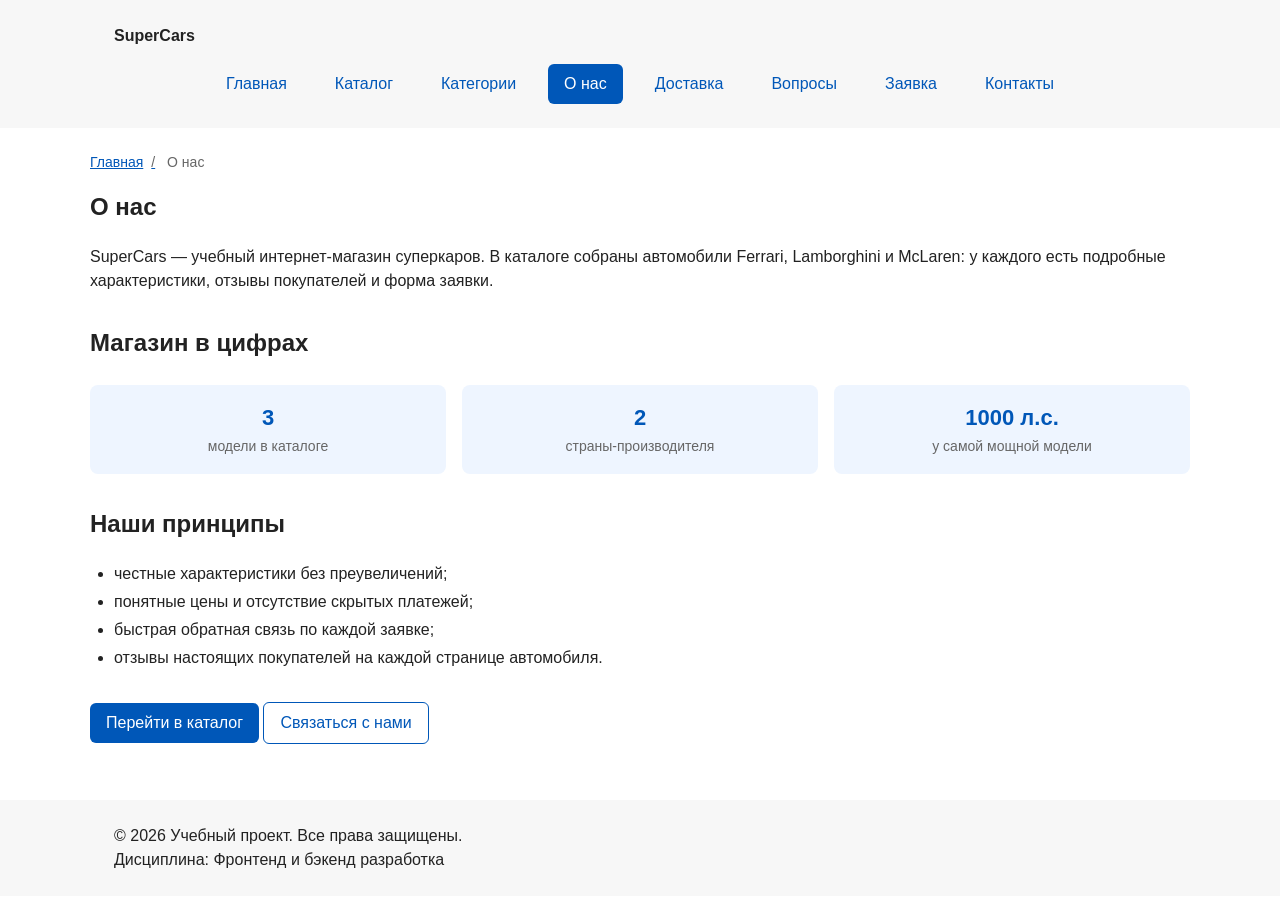
==== about.html @ 2a27c383 "kr2-html-css" ====
<!DOCTYPE html>
<html lang="ru">
<head>
  <meta charset="UTF-8">
  <meta name="viewport" content="width=device-width, initial-scale=1.0">
  <meta name="description" content="ОПИСАНИЕ">
  <title>О нас — SuperCars</title>
  <link rel="stylesheet" href="css/style.css">
  <script src="js/products.js" defer></script>
  <script src="js/main.js" defer></script>
</head>
<body><header class="site-header">
    <div class="site-header__inner">
      <a class="site-header__logo" href="index.html">SuperCars</a>

      <nav class="site-nav" aria-label="Основная навигация">
        <ul class="site-nav__list">
          <li class="site-nav__item"><a class="site-nav__link" href="index.html">Главная</a></li>
          <li class="site-nav__item"><a class="site-nav__link" href="catalog.html">Каталог</a></li>
          <li class="site-nav__item"><a class="site-nav__link" href="category.html">Категории</a></li>
          <li class="site-nav__item"><a class="site-nav__link site-nav__link--active" href="about.html">О нас</a></li>
          <li class="site-nav__item"><a class="site-nav__link" href="delivery.html">Доставка</a></li>
          <li class="site-nav__item"><a class="site-nav__link" href="faq.html">Вопросы</a></li>
          <li class="site-nav__item"><a class="site-nav__link" href="order.html">Заявка</a></li>
          <li class="site-nav__item"><a class="site-nav__link" href="contacts.html">Контакты</a></li>
        </ul>
      </nav>
    </div>
  </header>

  <main class="page">
    <nav class="breadcrumbs" aria-label="Хлебные крошки">
      <a class="breadcrumbs__link" href="index.html">Главная</a>
      <span class="breadcrumbs__current">О нас</span>
    </nav>

    <section class="section">
      <h1 class="section__title">О нас</h1>
      <p>
        SuperCars — учебный интернет-магазин суперкаров. В каталоге собраны
        автомобили Ferrari, Lamborghini и McLaren: у каждого есть подробные
        характеристики, отзывы покупателей и форма заявки.
      </p>
    </section>

    <section class="section">
      <h2 class="section__title">Магазин в цифрах</h2>
      <ul class="stats">
        <li class="stats__item">
          <span class="stats__value">3</span>
          <span class="stats__label">модели в каталоге</span>
        </li>
        <li class="stats__item">
          <span class="stats__value">2</span>
          <span class="stats__label">страны-производителя</span>
        </li>
        <li class="stats__item">
          <span class="stats__value">1000 л.с.</span>
          <span class="stats__label">у самой мощной модели</span>
        </li>
      </ul>
    </section>

    <section class="section">
      <h2 class="section__title">Наши принципы</h2>
      <ul class="advantages-list">
        <li class="advantages-list__item">честные характеристики без преувеличений;</li>
        <li class="advantages-list__item">понятные цены и отсутствие скрытых платежей;</li>
        <li class="advantages-list__item">быстрая обратная связь по каждой заявке;</li>
        <li class="advantages-list__item">отзывы настоящих покупателей на каждой странице автомобиля.</li>
      </ul>
    </section>

    <section class="section">
      <a class="button button--primary" href="catalog.html">Перейти в каталог</a>
      <a class="button button--secondary" href="contacts.html">Связаться с нами</a>
    </section>
  </main>

  <footer class="site-footer">
    <div class="site-footer__inner">
      <p class="site-footer__text">&copy; 2026 Учебный проект. Все права защищены.</p>
      <p class="site-footer__text">Дисциплина: Фронтенд и бэкенд разработка</p>
    </div>
  </footer>

  <a class="to-top" href="#top" aria-label="Наверх" title="Наверх"></a>
</body>
</html>
---- css/style.css ----
/* ===============================
   1. Переменные проекта
   =============================== */

:root {
  /* Цвета */
  --color-bg: #ffffff;
  --color-text: #222222;
  --color-muted: #666666;
  --color-primary: #0057b8;
  --color-primary-dark: #003f86;
  --color-border: #dddddd;
  --color-surface: #f7f7f7;
  --color-surface-accent: #eef5ff;
  --color-danger: #b00020;
  --color-success: #168a2f;
  --color-success-bg: #eefaf0;
  --color-white: #ffffff;

  /* Отступы */
  --space-xs: 4px;
  --space-sm: 8px;
  --space-md: 16px;
  --space-lg: 24px;
  --space-xl: 32px;

  /* Скругления */
  --radius-sm: 6px;
  --radius-md: 8px;
  --radius-lg: 12px;

  /* Размеры */
  --container-width: 1100px;
}

/* ===============================
   2. Базовые стили
   =============================== */

* {
  box-sizing: border-box;
}

/* Плавная прокрутка; scroll-padding-top — чтобы закреплённая шапка
   не закрывала раздел при переходе по якорю */
html {
  scroll-behavior: smooth;
  scroll-padding-top: 140px;
}

body {
  margin: 0;
  font-family: Arial, sans-serif;
  line-height: 1.5;
  color: var(--color-text);
  background-color: var(--color-bg);
}

a {
  color: var(--color-primary);
}

a:hover {
  color: var(--color-primary-dark);
}

a:focus-visible {
  outline: 2px solid var(--color-primary);
  outline-offset: 3px;
}

/* Подсветка раздела, на который перешли по якорю */
:target {
  outline: 2px dashed var(--color-primary);
  outline-offset: 4px;
}

/* Основная область страницы (тег main) */
.page {
  padding: var(--space-lg);
}

/* ===============================
   3. Блок button
   =============================== */

.button {
  display: inline-block;
  padding: var(--space-sm) var(--space-md);
  border: none;
  border-radius: var(--radius-sm);
  font: inherit;
  text-decoration: none;
  cursor: pointer;
}

.button--primary {
  color: var(--color-white);
  background-color: var(--color-primary);
}

.button--primary:hover {
  color: var(--color-white);
  background-color: var(--color-primary-dark);
}

.button--secondary {
  color: var(--color-primary);
  background-color: transparent;
  border: 1px solid var(--color-primary);
}

.button--secondary:hover {
  color: var(--color-white);
  background-color: var(--color-primary);
}

.button:focus-visible {
  outline: 2px solid var(--color-primary);
  outline-offset: 3px;
}

.button:disabled,
.button--disabled {
  opacity: 0.6;
  cursor: not-allowed;
}

/* ===============================
   4. Шапка и навигация
   =============================== */

/* position: sticky — шапка «прилипает» к верху при прокрутке */
.site-header {
  position: sticky;
  top: 0;
  z-index: 10;
  background-color: var(--color-surface);
}

.site-header__inner {
  max-width: var(--container-width);
  margin: 0 auto;
  padding: var(--space-lg);
}

.site-header__logo {
  font-weight: 700;
  color: var(--color-text);
  text-decoration: none;
}

.site-nav__list {
  display: flex;
  flex-wrap: wrap;
  justify-content: center;
  align-items: center;
  gap: var(--space-md);
  padding: 0;
  margin: var(--space-md) 0 0;
  list-style: none;
}

.site-nav__link {
  display: inline-block;
  padding: var(--space-sm) var(--space-md);
  color: var(--color-primary);
  text-decoration: none;
  border-radius: var(--radius-sm);
}

.site-nav__link:hover {
  color: var(--color-white);
  background-color: var(--color-primary);
}

.site-nav__link:focus-visible {
  outline: 2px solid var(--color-primary);
  outline-offset: 3px;
}

.site-nav__link--active {
  color: var(--color-white);
  background-color: var(--color-primary);
}

/* ===============================
   5. Хлебные крошки
   =============================== */

.breadcrumbs {
  max-width: var(--container-width);
  margin: 0 auto var(--space-md);
  font-size: 14px;
  color: var(--color-muted);
}

.breadcrumbs__link {
  color: var(--color-primary);
}

.breadcrumbs__current::before {
  content: " / ";
  color: var(--color-muted);
}

/* ===============================
   6. Hero, разде


лы, списки
   =============================== */

.hero {
  max-width: var(--container-width);
  margin: 0 auto var(--space-xl);
  padding: var(--space-xl) var(--space-lg);
  background-color: var(--color-surface-accent);
  border-radius: var(--radius-lg);
}

.hero__title {
  margin-top: 0;
}

.hero__text {
  margin-top: 0;
}

.section {
  max-width: var(--container-width);
  margin: 0 auto var(--space-xl);
}

.section__title {
  margin-top: 0;
}

.advantages-list {
  margin: 0;
  padding-left: var(--space-lg);
}

.advantages-list__item {
  margin-bottom: var(--space-xs);
}

.contacts-list {
  padding-left: var(--space-lg);
}

.contacts-list__item {
  margin-bottom: var(--space-xs);
}

/* ===============================
   7. Сетка товаров и карточка
   =============================== */

.products-grid {
  display: grid;
  grid-template-columns: repeat(3, 1fr);
  gap: var(--space-lg);
}

/* position: relative — карточка становится «опорой» для бейджа */
.product-card {
  position: relative;
  display: flex;
  flex-direction: column;
  gap: var(--space-sm);
  padding: var(--space-md);
  border: 1px solid var(--color-border);
  border-radius: var(--radius-md);
  background-color: var(--color-bg);
}

.product-card:hover {
  border-color: var(--color-primary);
}

.product-card--featured {
  border-color: var(--color-primary);
}

.product-card--discount {
  border-color: var(--color-danger);
}

/* position: absolute — бейдж в правом верхнем углу карточки */
.product-card__badge {
  position: absolute;
  top: var(--space-sm);
  right: var(--space-sm);
  padding: 4px 8px;
  font-size: 12px;
  font-weight: 700;
  color: var(--color-white);
  background-color: var(--color-primary);
  border-radius: var(--radius-sm);
}

.product-card__badge--discount {
  background-color: var(--color-danger);
}

.product-card__badge--new {
  background-color: var(--color-success);
}

.product-card__title {
  margin: 0;
  color: var(--color-text);
}

.product-card__description {
  margin: 0;
  color: var(--color-muted);
}

.product-card__price {
  margin: 0;
  font-weight: 700;
}

.product-card--discount .product-card__price {
  color: var(--color-danger);
}

.product-card__button {
  margin-top: auto;
  align-self: flex-start;
}

/* ===============================
   8. Дополнительные блоки
   =============================== */

.aside-info {
  max-width: var(--container-width);
  margin: 0 auto var(--space-xl);
  padding: var(--space-md);
  border-left: 4px solid var(--color-primary);
  background-color: var(--color-surface);
}

.aside-info__title {
  margin-top: 0;
}

.aside-info__text {
  margin-bottom: 0;
}

/* Вопросы и ответы (тег details) */
.faq__item {
  margin-bottom: var(--space-sm);
  padding: var(--space-sm) var(--space-md);
  border: 1px solid var(--color-border);
  border-radius: var(--radius-md);
}

.faq__question {
  font-weight: 700;
  cursor: pointer;
}

.faq__answer {
  margin: var(--space-sm) 0 0;
  color: var(--color-muted);
}

/* ===============================
   9. Страница каталога
   =============================== */

.catalog-layout {
  max-width: var(--container-width);
  margin: 0 auto var(--space-xl);
  display: grid;
  grid-template-columns: 260px 1fr;
  grid-template-areas: "filters products";
  gap: var(--space-lg);
}

.catalog-filters {
  grid-area: filters;
  padding: var(--space-md);
  border: 1px solid var(--color-border);
  border-radius: var(--radius-md);
  background-color: var(--color-surface);
}

.catalog-filters__title {
  margin-top: 0;
}

.catalog-products {
  grid-area: products;
}

.catalog-products__title {
  margin-top: 0;
}

.filters-form {
  display: grid;
  gap: var(--space-md);
}

.filters-form__group {
  margin: 0;
  padding: var(--space-md);
  border: 1px solid var(--color-border);
  border-radius: var(--radius-sm);
}

.filters-form__legend {
  font-weight: 700;
}

.filters-form__label {
  display: block;
  margin-bottom: var(--space-sm);
}

.filters-form__input {
  width: 100%;
  padding: 8px 10


px;
  border: 1px solid var(--color-border);
  border-radius: var(--radius-sm);
  font: inherit;
}

/* ===============================
   10. Страница товара и таблица
   =============================== */

.product-page {
  max-width: var(--container-width);
  margin: 0 auto var(--space-xl);
  display: grid;
  grid-template-columns: 1fr 1fr;
  gap: var(--space-lg);
}

.product-page__image {
  width: 100%;
  height: auto;
  border-radius: var(--radius-lg);
}

.product-page__title {
  margin-top: 0;
}

.product-page__price {
  font-size: 24px;
  font-weight: 700;
}

.product-page__actions {
  display: flex;
  flex-wrap: wrap;
  gap: var(--space-md);
}

.product-table {
  width: 100%;
  border-collapse: collapse;
}

.product-table__caption {
  margin-bottom: var(--space-sm);
  text-align: left;
  font-weight: 700;
}

.product-table__head,
.product-table__cell {
  padding: var(--space-sm) var(--space-md);
  border: 1px solid var(--color-border);
  text-align: left;
}

.product-table__head {
  background-color: var(--color-surface);
}

/* ===============================
   11. Форма и модальное окно
   =============================== */

.order-dialog {
  width: min(100% - 32px, 560px);
  max-height: 90vh;
  padding: 0;
  border: none;
  border-radius: var(--radius-lg);
}

/* display: flex только у открытого окна */
.order-dialog[open] {
  display: flex;
  flex-direction: column;
}

.order-dialog__header {
  display: flex;
  justify-content: space-between;
  align-items: center;
  gap: var(--space-md);
  padding: var(--space-md) var(--space-lg);
  border-bottom: 1px solid var(--color-border);
}

.order-dialog__close {
  padding: 0 var(--space-sm);
  font-size: 28px;
  line-height: 1;
  color: var(--color-muted);
  background: transparent;
  border: none;
  cursor: pointer;
}

.order-dialog__close:hover {
  color: var(--color-text);
}

.order-dialog__close:focus-visible {
  outline: 2px solid var(--color-primary);
  outline-offset: 3px;
}

/* Форма внутри окна прокручивается, шапка и кнопки остаются на месте */
.order-form--in-dialog {
  overflow-y: auto;
  padding: var(--space-lg);
}

.order-dialog::backdrop {
  background-color: rgba(0, 0, 0, 0.5);
}

.order-dialog__title {
  margin: 0;
}

.order-form__field {
  margin-bottom: var(--space-md);
}

.order-form__label {
  display: block;
  margin-bottom: var(--space-xs);
}

.order-form__input,
.order-form__select,
.order-form__textarea {
  width: 100%;
  padding: 10px 12px;
  border: 1px solid var(--color-border);
  border-radius: var(--radius-sm);
  font: inherit;
}

.order-form__input:hover,
.order-form__select:hover,
.order-form__textarea:hover {
  border-color: var(--color-primary);
}

.order-form__input:focus-visible,
.order-form__select:focus-visible,
.order-form__textarea:focus-visible {
  outline: 2px solid var(--color-primary);
  outline-offset: 3px;
}

.order-form__checkbox {
  width: auto;
}

.order-form__hint {
  display: block;
  margin-top: var(--space-xs);
  color: var(--color-muted);
}

.order-form__actions {
  display: flex;
  gap: var(--space-md);
  margin-top: var(--space-lg);
}

.order-form__actions--sticky {
  position: sticky;
  bottom: 0;
  padding-top: var(--space-md);
  background-color: var(--color-bg);
}

/* Поля с ошибкой (aria-invalid ставит JavaScript) */
[aria-invalid="true"] {
  border-color: var(--color-danger);
}

/* Уведомление всегда видно внизу экрана */
.success-message {
  position: fixed;
  bottom: var(--space-lg);
  left: 50%;
  z-index: 30;
  width: min(90%, 420px);
  transform: translateX(-50%);
  padding: var(--space-md);
  border-left: 4px solid var(--color-success);
  background-color: var(--color-success-bg);
  box-shadow: 0 4px 16px rgba(0, 0, 0, 0.15);
}

/* ===============================
   12. Подвал и кнопка «Наверх»
   =============================== */

.site-footer {
  background-color: var(--color-surface);
}

.site-footer__inner {
  max-width: var(--container-width);
  margin: 0 auto;
  padding: var(--space-lg);
}

.site-footer__text {
  margin: 0;
}

/* position: fixed — кнопка всегда в правом нижнем углу экрана */
.to-top {
  position: fixed;
  right: var(--space-lg);
  bottom: var(--space-lg);
  z-index: 20;
  padding: var(--space-sm) var(--space-md);
  color: var(--color-white);
  background-color: var(--color-primary);
  border-radius: var(--radius-sm);
  text-decoration: none;
}

.to-top:hover {
  color: var(--color-white);
  background-color: var(--color-primary-dark);
}

/* ============================================================
   13. ДОРАБОТКИ (добавлено в конец файла)
   ============================================================ */

/* --- Якоря и закреплённая шапка: высота шапки считает main.js --- */
html {
  scroll-padding-top: calc(var(--header-height, 140px) + 16px);
}

[hidden] {
  display: none !important;
}

/* --- Хлебные крошки с разделителями --- */
.breadcrumbs__current::before {
  content: none;
}

.breadcrumbs__link::after {
  content: "/";
  margin: 0 var(--space-sm);
  color: var(--color-muted);
}

/* --- Кнопка «Наверх»: круглая, со стрелкой, появляется при прокрутке --- */
.to-top {
  display: flex;
  align-items: center;
  justify-content: center;
  width: 48px;
  height: 48px;
  padding: 0;
  border-radius: 50%;
  box-shadow: 0 4px 12px rgba(0, 0, 0, 0.25);
  opacity: 0;
  visibility: hidden;
  transform: translateY(12px);
  transition: opacity 0.25s, transform 0.25s, visibility 0.25s, background-color 0.2s;
}

.to-top--visible {
  opacity: 1;
  visibility: visible;
  transform: none;
}

/* Стрелка рисуется двумя границами повёрнутого квадрата */
.to-top::before {
  content: "";
  width: 12px;
  height: 12px;
  margin-top: 5px;
  border-top: 3px solid var(--color-white);
  border-left: 3px solid var(--color-white);
  transform: rotate(45deg);
}

/* --- Карточка товара с фото --- */
.product-card__media {
  display: block;
  margin: calc(-1 * var(--space-md)) calc(-1 * var(--space-md)) 0;
  border-radius: 7px 7px 0 0;
  overflow: hidden;
}

.product-card__image {
  display: block;
  width: 100%;
  aspect-ratio: 16 / 10;
  object-fit: cover;
  transition: transform 0.3s;
}

.product-card:hover .product-card__image {
  transform: scale(1.04);
}

.product-card__old-price {
  margin-right: var(--space-xs);
  font-weight: 400;
  color: var(--color-muted);
  text-decoration: line-through;
}

.product-card__actions {
  display: flex;
  flex-wrap: wrap;
  gap: var(--space-sm);
  margin-top: auto;
}

/* --- Категории --- */
.categories-grid {
  display: grid;
  grid-template-columns: repeat(2, 1fr);
  gap: var(--space-lg);
}

.category-card {
  display: block;
  padding: var(--space-lg);
  color: var(--color-text);
  text-decoration: none;
  border: 1px solid var(--color-border);
  border-radius: var(--radius-md);
  background-color: var(--color-surface-accent);
}

.category-card:hover {
  color: var(--color-text);
  border-color: var(--color-primary);
}

.category-card__title {
  margin: 0 0 var(--space-sm);
}

.category-card__text {
  margin: 0 0 var(--space-md);
  color: var(--color-muted);
}

.category-card__count {
  font-weight: 700;
  color: var(--color-primary);
}

.section__note {
  color: var(--color-muted);
}

/* --- Каталог: sticky-фильтр --- */
.catalog-filters {
  position: sticky;
  top: calc(var(--header-height, 140px) + var(--space-md));
  align-self: start;
  max-height: calc(100vh - var(--header-height, 140px) - 2 * var(--space-md));
  overflow-y: auto;
}

.catalog-products .products-grid {
  grid-template-columns: repeat(2, 1fr);
}

.catalog-products__count {
  margin-top: 0;
  color: var(--color-muted);
}

.catalog-products__empty {
  padding: var(--space-md);
  background-color: var(--color-surface);
  border-radius: var(--radius-md);
}

.catalog-tips {
  margin-top: var(--space-xl);
  padding: var(--space-lg);
  border-left: 4px solid var(--color-primary);
  background-color: var(--color-surface);
}

.catalog-tips__title {
  margin-top: 0;
}

.catalog-tips__list {
  margin: 0;
  padding-left: var(--space-lg);
}

.catalog-tips__list li {
  margin-bottom: var(--space-sm);
}

/* --- Страница товара --- */
.product-page__gallery {
  position: relative;
}

.product-page__image {
  display: block;
  aspect-ratio: 4 / 3;
  object-fit: cover;
}

.product-page__brand {
  margin: 0 0 var(--space-xs);
  font-size: 14px;
  color: var(--color-muted);
  text-transform: uppercase;
  letter-spacing: 0.05em;
}

.product-page__rating {
  display: inline-block;
  color:


#b8860b;
  font-weight: 700;
  text-decoration: none;
}

.product-page__price {
  margin: var(--space-sm) 0;
}

.product-page__stock {
  margin-top: 0;
}

/* Плитки с цифрами (страница товара и «О нас») */
.stats {
  display: grid;
  grid-template-columns: repeat(3, 1fr);
  gap: var(--space-md);
  margin: var(--space-lg) 0;
  padding: 0;
  list-style: none;
}

.stats__item {
  padding: var(--space-md);
  text-align: center;
  border-radius: var(--radius-md);
  background-color: var(--color-surface-accent);
}

.stats__value {
  display: block;
  font-size: 22px;
  font-weight: 700;
  color: var(--color-primary);
}

.stats__label {
  font-size: 14px;
  color: var(--color-muted);
}

/* --- Отзывы --- */
.reviews__summary {
  font-size: 18px;
}

.reviews__list {
  display: grid;
  grid-template-columns: repeat(auto-fit, minmax(280px, 1fr));
  gap: var(--space-md);
  margin-bottom: var(--space-xl);
}

.review {
  padding: var(--space-md);
  border: 1px solid var(--color-border);
  border-radius: var(--radius-md);
  background-color: var(--color-bg);
}

.review__head {
  display: flex;
  flex-wrap: wrap;
  align-items: center;
  gap: var(--space-sm);
}

.review__stars {
  color: #b8860b;
  letter-spacing: 2px;
}

.review__date {
  margin-left: auto;
  font-size: 14px;
  color: var(--color-muted);
}

.review__text {
  margin: var(--space-sm) 0;
}

.review__product {
  font-size: 14px;
}

.review-form {
  max-width: 560px;
  padding: var(--space-lg);
  border: 1px solid var(--color-border);
  border-radius: var(--radius-md);
  background-color: var(--color-surface);
}

.review-form__title {
  margin-top: 0;
}

/* --- Шаги оплаты (страница «Доставка») --- */
.steps {
  margin: 0;
  padding-left: var(--space-lg);
}

.steps__item {
  margin-bottom: var(--space-sm);
}

/* --- FAQ: плюс/минус вместо стандартного треугольника --- */
.faq__question {
  display: flex;
  justify-content: space-between;
  gap: var(--space-md);
  list-style: none;
}

.faq__question::-webkit-details-marker {
  display: none;
}

.faq__question::after {
  content: "+";
  font-size: 22px;
  line-height: 1;
  color: var(--color-primary);
}

.faq__item[open] .faq__question::after {
  content: "−";
}

.faq__item[open] {
  border-color: var(--color-primary);
}

/* --- Улучшенное модальное окно --- */
body:has(.order-dialog[open]) {
  overflow: hidden;
}

.order-dialog[open] {
  animation: dialog-in 0.25s ease;
}

.order-dialog[open]::backdrop {
  animation: backdrop-in 0.25s ease;
  backdrop-filter: blur(3px);
}

@keyframes dialog-in {
  from {
    opacity: 0;
    transform: translateY(16px) scale(0.97);
  }
  to {
    opacity: 1;
    transform: none;
  }
}

@keyframes backdrop-in {
  from {
    opacity: 0;
  }
  to {
    opacity: 1;
  }
}

.order-dialog__product {
  display: flex;
  align-items: center;
  gap: var(--space-md);
  padding: var(--space-md) var(--space-lg);
  background-color: var(--color-surface-accent);
  border-bottom: 1px solid var(--color-border);
}

.order-dialog__thumb {
  width: 96px;
  height: 60px;
  object-fit: cover;
  border-radius: var(--radius-sm);
}

.order-dialog__product-name {
  margin: 0;
  font-weight: 700;
}

.order-dialog__product-price {
  margin: 0;
  color: var(--color-muted);
}

.order-form__error {
  display: block;
  margin-top: var(--space-xs);
  font-size: 14px;
  color: var(--color-danger);
}

/* --- Адаптив --- */
@media (max-width: 900px) {
  .products-grid,
  .catalog-products .products-grid {
    grid-template-columns: repeat(2, 1fr);
  }
}

@media (max-width: 700px) {
  .products-grid,
  .catalog-products .products-grid,
  .categories-grid,
  .product-page,
  .catalog-layout {
    grid-template-columns: 1fr;
  }

  .catalog-layout {
    grid-template-areas: "filters" "products";
  }

  /* На телефоне фильтр над списком — закреплять его не нужно */
  .catalog-filters {
    position: static;
    max-height: none;
  }

  .stats {
    grid-template-columns: 1fr;
  }
}
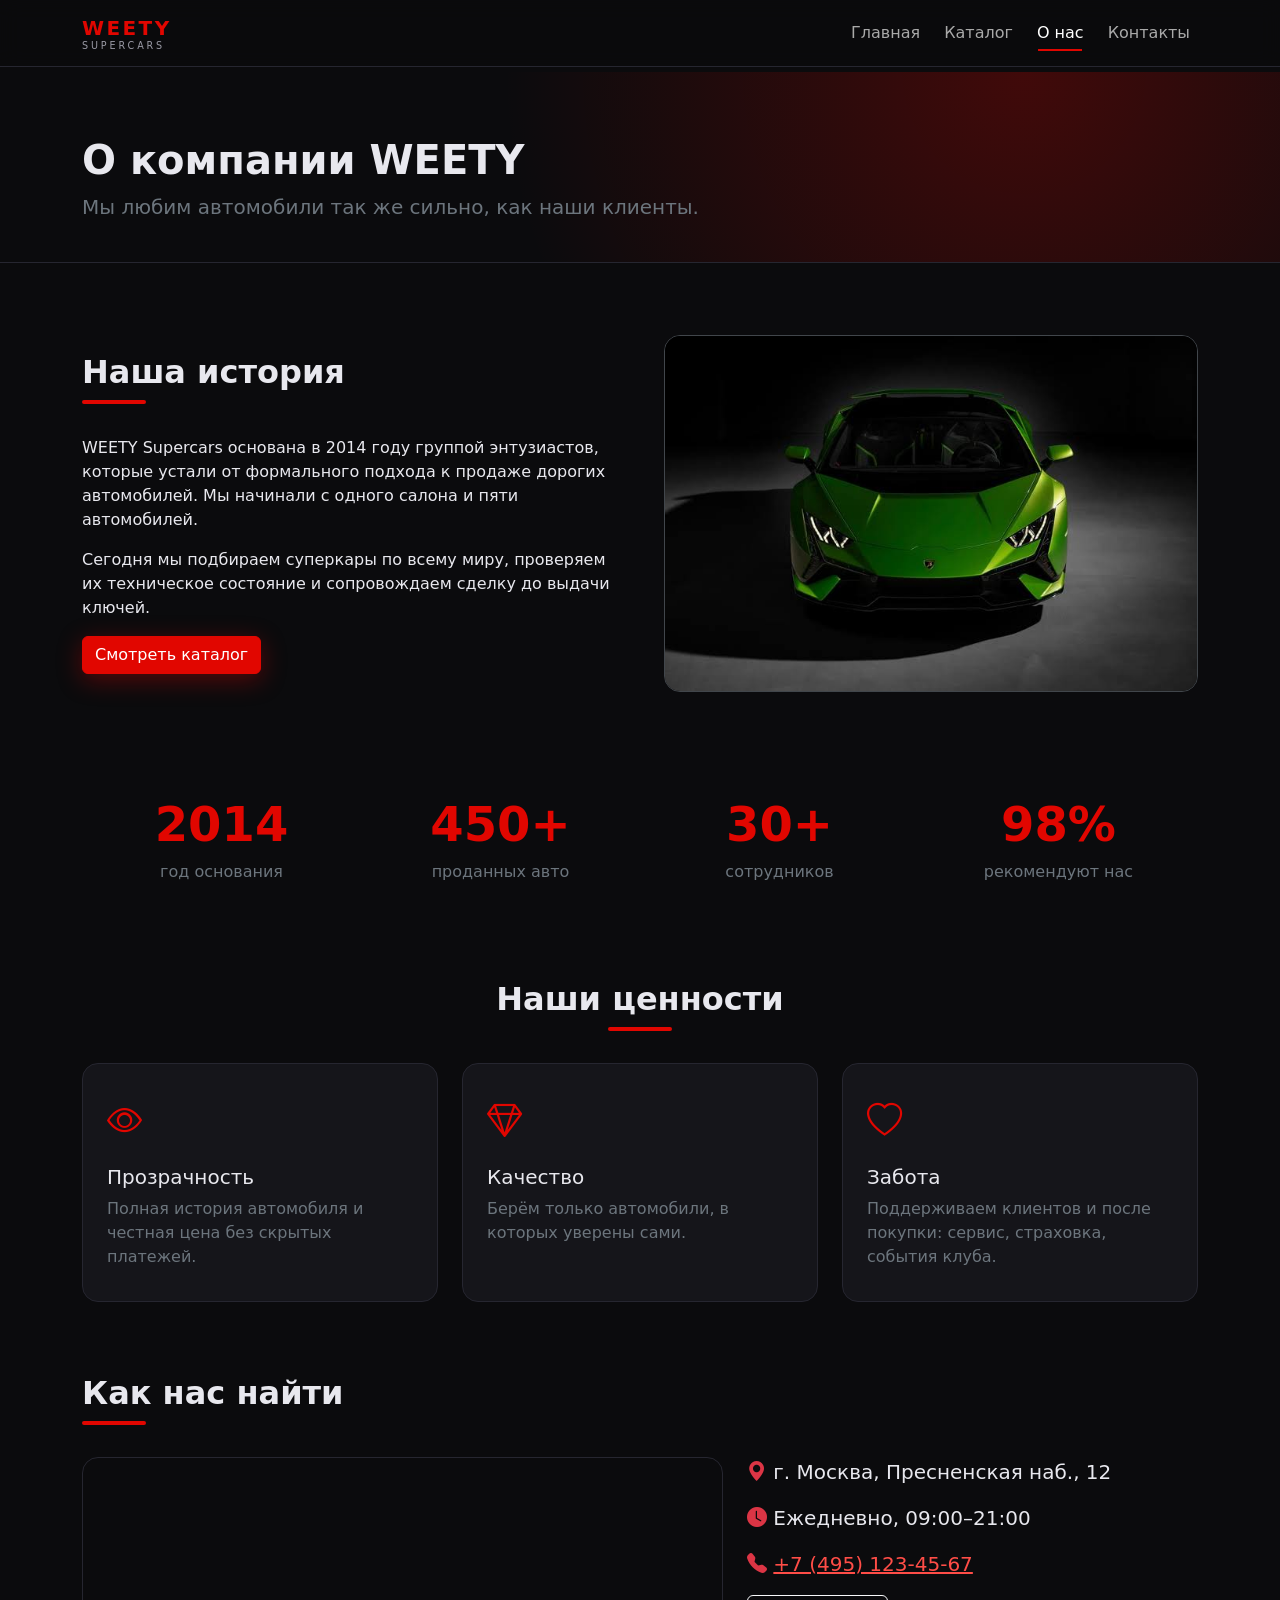
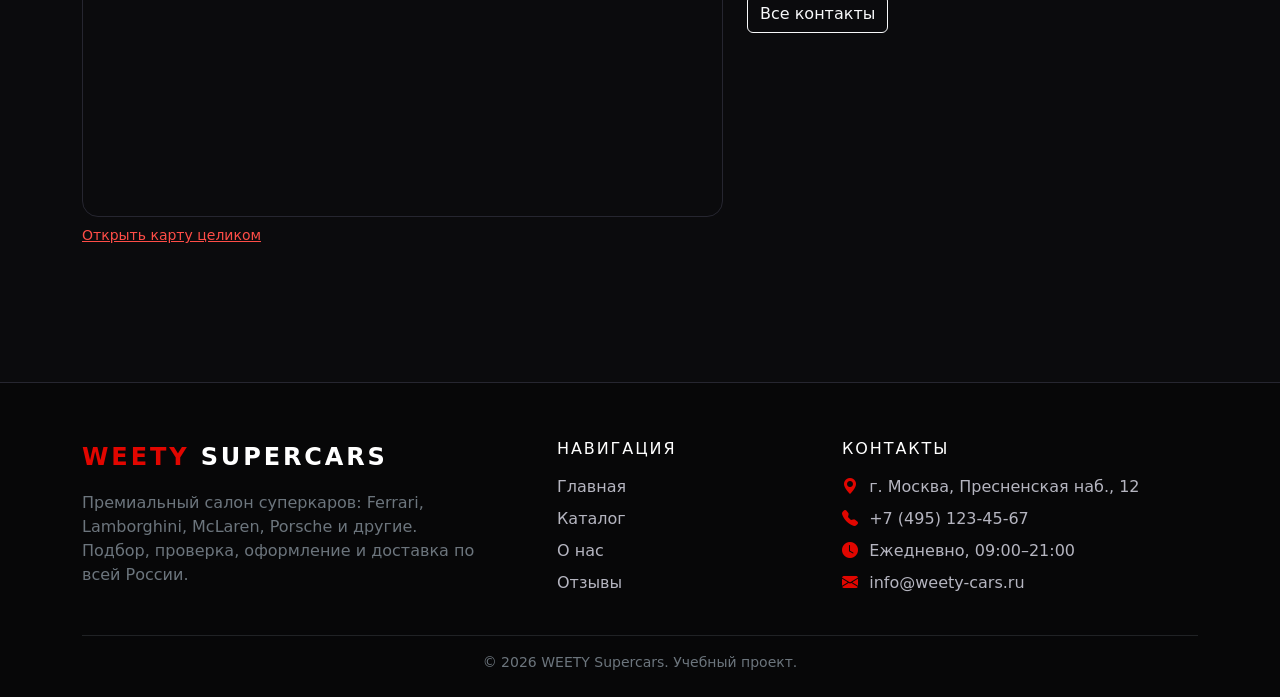
==== commit 153bc7e4: "обновление" ====
--- a/about.html
+++ b/about.html
@@ -1,91 +1,73 @@
 <!DOCTYPE html>
-<html lang="ru">
+<html lang="ru" data-bs-theme="dark">
 <head>
-  <meta charset="UTF-8">
-  <meta name="viewport" content="width=device-width, initial-scale=1.0">
-  <meta name="description" content="ОПИСАНИЕ">
-  <title>О нас — SuperCars</title>
-  <link rel="stylesheet" href="css/style.css">
-  <script src="js/products.js" defer></script>
-  <script src="js/main.js" defer></script>
+<meta charset="UTF-8">
+<meta name="viewport" content="width=device-width, initial-scale=1">
+<meta name="description" content="О компании WEETY Supercars: история, ценности, команда и адрес салона.">
+<meta name="theme-color" content="#0b0b0d">
+<title>О нас — WEETY Supercars</title>
+<link href="https://cdn.jsdelivr.net/npm/bootstrap@5.3.3/dist/css/bootstrap.min.css" rel="stylesheet">
+<link href="https://cdn.jsdelivr.net/npm/bootstrap-icons@1.11.3/font/bootstrap-icons.min.css" rel="stylesheet">
+<link href="css/style.css" rel="stylesheet">
+<script src="https://cdn.jsdelivr.net/npm/bootstrap@5.3.3/dist/js/bootstrap.bundle.min.js" defer></script>
+<script src="js/data.js" defer></script>
+<script src="js/main.js" defer></script>
 </head>
-<body><header class="site-header">
-    <div class="site-header__inner">
-      <a class="site-header__logo" href="index.html">SuperCars</a>
-
-      <nav class="site-nav" aria-label="Основная навигация">
-        <ul class="site-nav__list">
-          <li class="site-nav__item"><a class="site-nav__link" href="index.html">Главная</a></li>
-          <li class="site-nav__item"><a class="site-nav__link" href="catalog.html">Каталог</a></li>
-          <li class="site-nav__item"><a class="site-nav__link" href="category.html">Категории</a></li>
-          <li class="site-nav__item"><a class="site-nav__link site-nav__link--active" href="about.html">О нас</a></li>
-          <li class="site-nav__item"><a class="site-nav__link" href="delivery.html">Доставка</a></li>
-          <li class="site-nav__item"><a class="site-nav__link" href="faq.html">Вопросы</a></li>
-          <li class="site-nav__item"><a class="site-nav__link" href="order.html">Заявка</a></li>
-          <li class="site-nav__item"><a class="site-nav__link" href="contacts.html">Контакты</a></li>
-        </ul>
-      </nav>
+<body data-page="about">
+<header>
+<nav class="navbar navbar-expand-lg fixed-top" aria-label="Основная навигация">
+  <div class="container">
+    <a class="navbar-brand" href="index.html"><span>WEETY</span><small>SUPERCARS</small></a>
+    <button class="navbar-toggler" type="button" data-bs-toggle="collapse" data-bs-target="#menu" aria-controls="menu" aria-expanded="false" aria-label="Открыть меню"><span class="navbar-toggler-icon"></span></button>
+    <div class="collapse navbar-collapse" id="menu"><ul class="navbar-nav ms-auto gap-lg-2"><li class="nav-item"><a class="nav-link" href="index.html">Главная</a></li><li class="nav-item"><a class="nav-link" href="catalog.html">Каталог</a></li><li class="nav-item"><a class="nav-link active" href="about.html" aria-current="page">О нас</a></li><li class="nav-item"><a class="nav-link" href="contacts.html">Контакты</a></li></ul></div>
+  </div>
+</nav>
+</header>
+<main>
+<section class="page-hero"><div class="container"><h1>О компании WEETY</h1><p class="text-secondary lead mb-0">Мы любим автомобили так же сильно, как наши клиенты.</p></div></section>
+<section class="section"><div class="container"><div class="row g-5 align-items-center">
+  <div class="col-lg-6 reveal"><h2 class="section__title">Наша история</h2>
+    <p>WEETY Supercars основана в 2014 году группой энтузиастов, которые устали от формального подхода к продаже дорогих автомобилей. Мы начинали с одного салона и пяти автомобилей.</p>
+    <p>Сегодня мы подбираем суперкары по всему миру, проверяем их техническое состояние и сопровождаем сделку до выдачи ключей.</p>
+    <a class="btn btn-red" href="catalog.html">Смотреть каталог</a></div>
+  <div class="col-lg-6 reveal"><img class="img-fluid rounded-4 border border-secondary-subtle w-100" src="images/lamborghini-huracan.png" alt="Lamborghini Huracán в нашем салоне" width="678" height="452" loading="lazy"></div>
+</div></div></section>
+<section class="section pt-0"><div class="container">
+  <div class="row row-cols-2 row-cols-md-4 g-0"><div class="col stat"><div class="stat__num" data-count="2014">0</div><div class="text-secondary">год основания</div></div><div class="col stat"><div class="stat__num" data-count="450" data-suffix="+">0</div><div class="text-secondary">проданных авто</div></div><div class="col stat"><div class="stat__num" data-count="30" data-suffix="+">0</div><div class="text-secondary">сотрудников</div></div><div class="col stat"><div class="stat__num" data-count="98" data-suffix="%">0</div><div class="text-secondary">рекомендуют нас</div></div></div>
+</div></section>
+<section class="section pt-0"><div class="container"><h2 class="section__title text-center">Наши ценности</h2><div class="row g-4">
+  <div class="col-md-4 reveal"><div class="feature"><i class="bi bi-eye"></i><h3 class="h5 mt-3">Прозрачность</h3><p class="text-secondary mb-0">Полная история автомобиля и честная цена без скрытых платежей.</p></div></div>
+  <div class="col-md-4 reveal"><div class="feature"><i class="bi bi-gem"></i><h3 class="h5 mt-3">Качество</h3><p class="text-secondary mb-0">Берём только автомобили, в которых уверены сами.</p></div></div>
+  <div class="col-md-4 reveal"><div class="feature"><i class="bi bi-heart"></i><h3 class="h5 mt-3">Забота</h3><p class="text-secondary mb-0">Поддерживаем клиентов и после покупки: сервис, страховка, события клуба.</p></div></div>
+</div></div></section>
+<section class="section pt-0"><div class="container"><h2 class="section__title">Как нас найти</h2><div class="row g-4"><div class="col-lg-7"><div class="map-wrap"><iframe title="Карта: шоурум WEETY Supercars, Пресненская набережная, 12, Москва" loading="lazy" src="https://www.openstreetmap.org/export/embed.html?bbox=37.5290%2C55.7440%2C37.5440%2C55.7520&amp;layer=mapnik&amp;marker=55.7480%2C37.5365"></iframe></div><p class="small mt-2"><a href="https://www.openstreetmap.org/?mlat=55.7480&amp;mlon=37.5365#map=16/55.7480/37.5365" target="_blank" rel="noopener">Открыть карту целиком</a></p></div>
+  <div class="col-lg-5"><ul class="list-unstyled fs-5"><li class="mb-3"><i class="bi bi-geo-alt-fill text-danger"></i> г. Москва, Пресненская наб., 12</li><li class="mb-3"><i class="bi bi-clock-fill text-danger"></i> Ежедневно, 09:00–21:00</li><li><i class="bi bi-telephone-fill text-danger"></i> <a href="tel:+74951234567">+7 (495) 123-45-67</a></li></ul><a class="btn btn-outline-light" href="contacts.html">Все контакты</a></div></div></div></section></main>
+<footer class="footer">
+<div class="container">
+  <div class="row g-4">
+    <div class="col-lg-5">
+      <a class="navbar-brand text-white text-decoration-none fs-4" href="index.html"><span style="color:var(--w-red)">WEETY</span> SUPERCARS</a>
+      <p class="text-secondary mt-3 pe-lg-5">Премиальный салон суперкаров: Ferrari, Lamborghini, McLaren, Porsche и другие. Подбор, проверка, оформление и доставка по всей России.</p>
     </div>
-  </header>
-
-  <main class="page">
-    <nav class="breadcrumbs" aria-label="Хлебные крошки">
-      <a class="breadcrumbs__link" href="index.html">Главная</a>
-      <span class="breadcrumbs__current">О нас</span>
-    </nav>
-
-    <section class="section">
-      <h1 class="section__title">О нас</h1>
-      <p>
-        SuperCars — учебный интернет-магазин суперкаров. В каталоге собраны
-        автомобили Ferrari, Lamborghini и McLaren: у каждого есть подробные
-        характеристики, отзывы покупателей и форма заявки.
-      </p>
-    </section>
-
-    <section class="section">
-      <h2 class="section__title">Магазин в цифрах</h2>
-      <ul class="stats">
-        <li class="stats__item">
-          <span class="stats__value">3</span>
-          <span class="stats__label">модели в каталоге</span>
-        </li>
-        <li class="stats__item">
-          <span class="stats__value">2</span>
-          <span class="stats__label">страны-производителя</span>
-        </li>
-        <li class="stats__item">
-          <span class="stats__value">1000 л.с.</span>
-          <span class="stats__label">у самой мощной модели</span>
-        </li>
+    <div class="col-6 col-lg-3">
+      <h2>Навигация</h2>
+      <nav aria-label="Навигация в подвале"><ul class="list-unstyled">
+        <li><a href="index.html">Главная</a></li><li><a href="catalog.html">Каталог</a></li><li><a href="about.html">О нас</a></li><li><a href="reviews.html">Отзывы</a></li>
+      </ul></nav>
+    </div>
+    <div class="col-12 col-lg-4">
+      <h2>Контакты</h2>
+      <ul class="list-unstyled contacts">
+        <li><i class="bi bi-geo-alt-fill"></i><span>г. Москва, Пресненская наб., 12</span></li>
+        <li><i class="bi bi-telephone-fill"></i><a href="tel:+74951234567">+7 (495) 123-45-67</a></li>
+        <li><i class="bi bi-clock-fill"></i><span>Ежедневно, 09:00–21:00</span></li>
+        <li><i class="bi bi-envelope-fill"></i><a href="mailto:info@weety-cars.ru">info@weety-cars.ru</a></li>
       </ul>
-    </section>
-
-    <section class="section">
-      <h2 class="section__title">Наши принципы</h2>
-      <ul class="advantages-list">
-        <li class="advantages-list__item">честные характеристики без преувеличений;</li>
-        <li class="advantages-list__item">понятные цены и отсутствие скрытых платежей;</li>
-        <li class="advantages-list__item">быстрая обратная связь по каждой заявке;</li>
-        <li class="advantages-list__item">отзывы настоящих покупателей на каждой странице автомобиля.</li>
-      </ul>
-    </section>
-
-    <section class="section">
-      <a class="button button--primary" href="catalog.html">Перейти в каталог</a>
-      <a class="button button--secondary" href="contacts.html">Связаться с нами</a>
-    </section>
-  </main>
-
-  <footer class="site-footer">
-    <div class="site-footer__inner">
-      <p class="site-footer__text">&copy; 2026 Учебный проект. Все права защищены.</p>
-      <p class="site-footer__text">Дисциплина: Фронтенд и бэкенд разработка</p>
     </div>
-  </footer>
-
-  <a class="to-top" href="#top" aria-label="Наверх" title="Наверх"></a>
+  </div>
+  <hr class="border-secondary mt-4">
+  <p class="text-secondary small text-center mb-0">© 2026 WEETY Supercars. Учебный проект.</p>
+</div>
+</footer>
 </body>
-</html>
-
-
+</html>
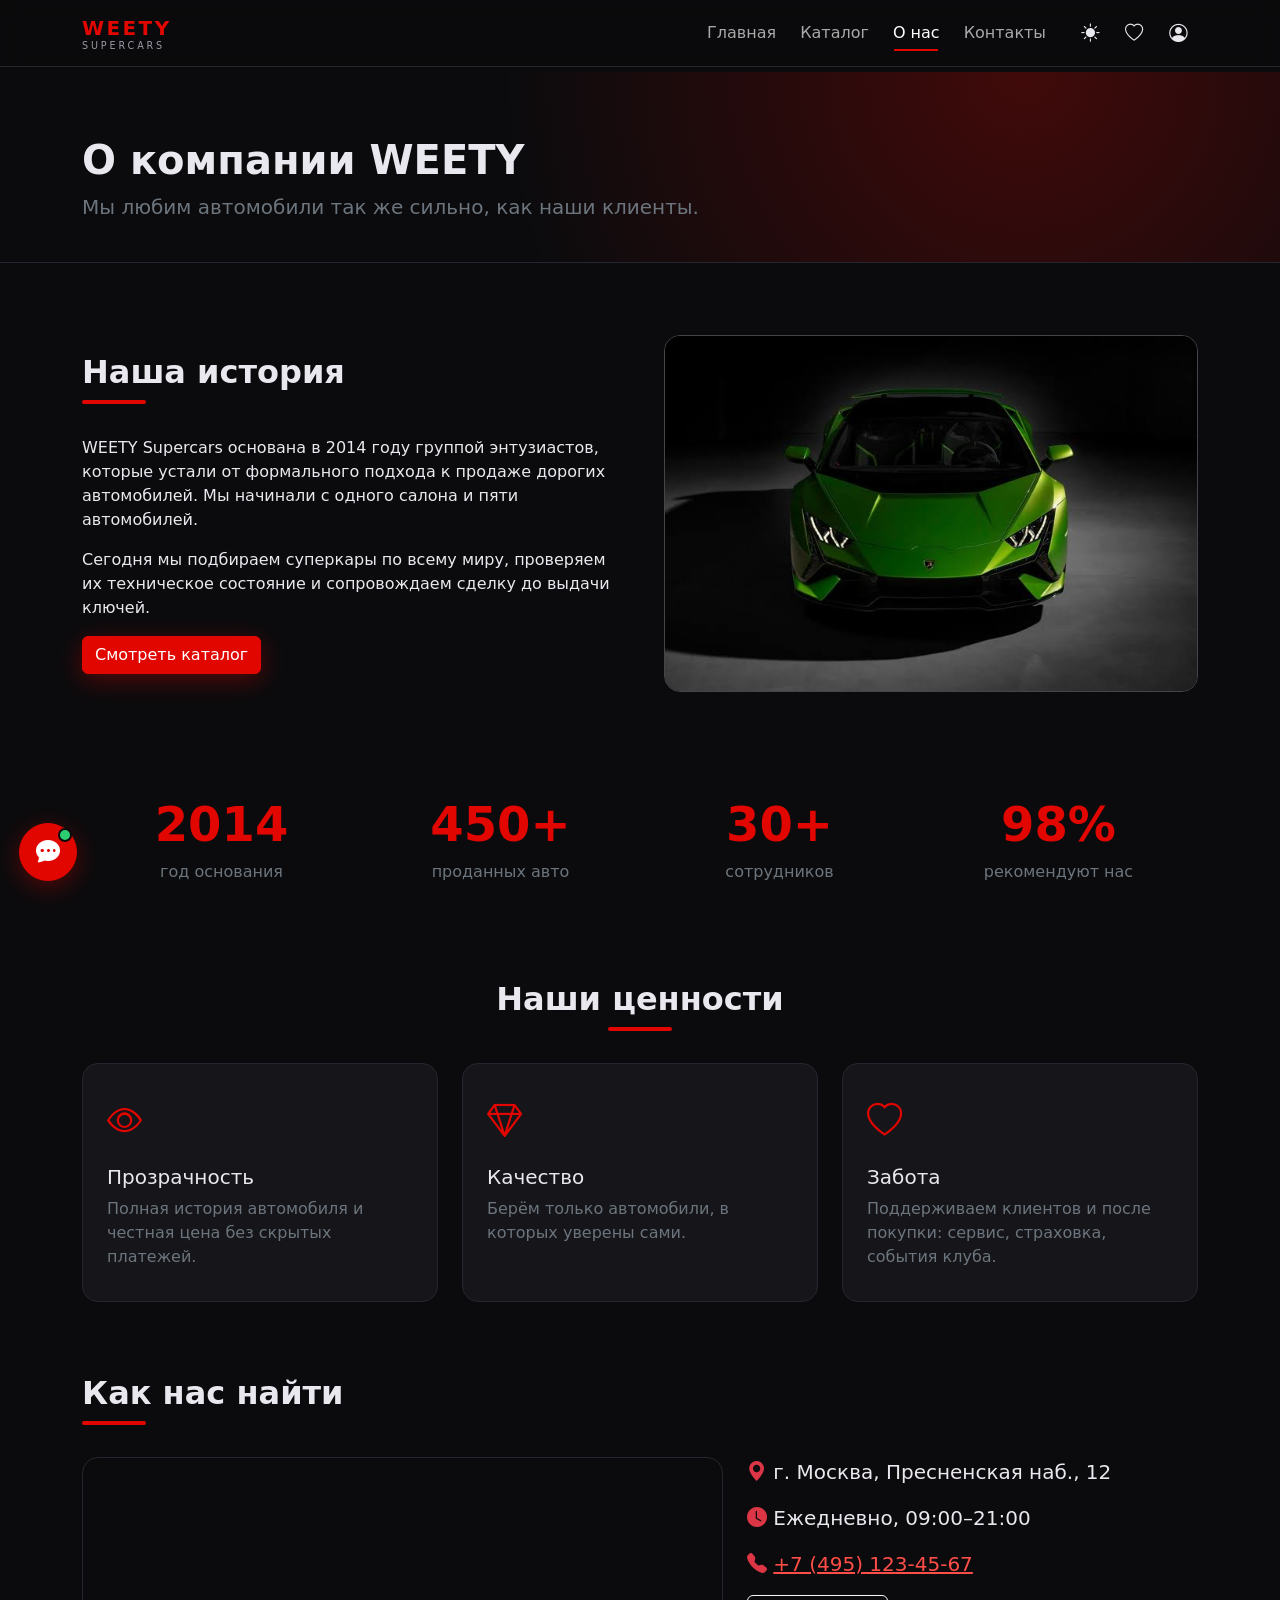
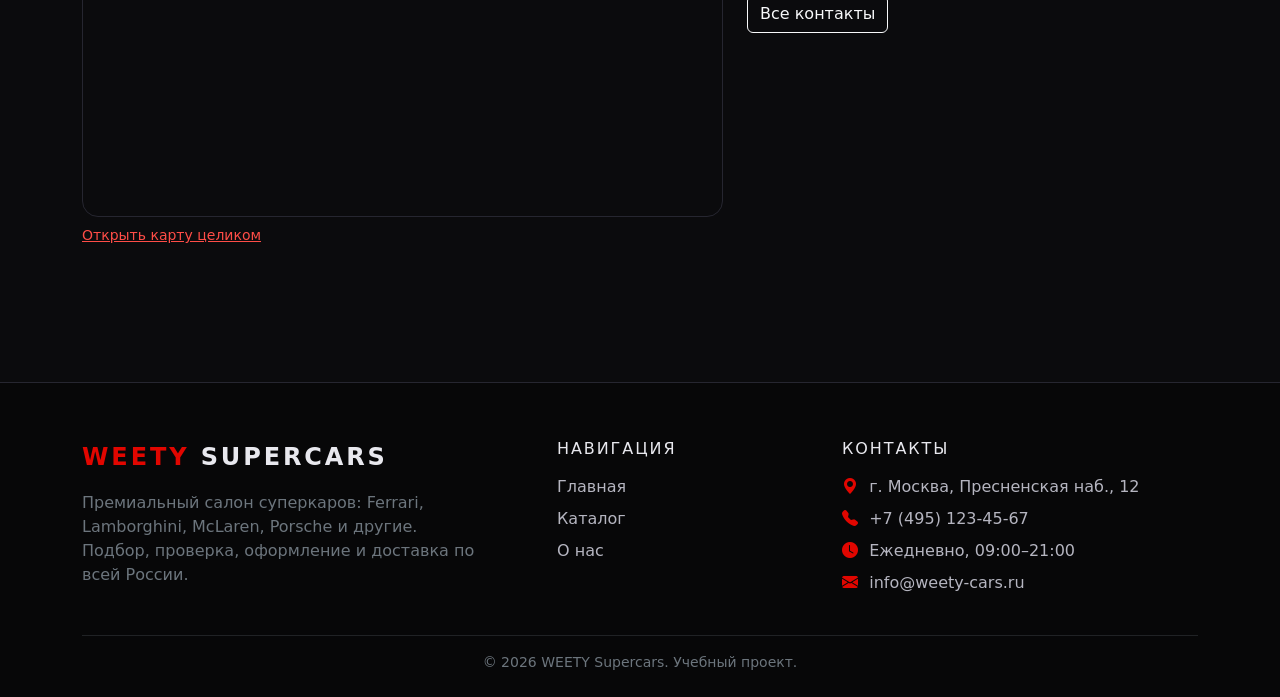
==== commit 3d199c67: "applog" ====
--- a/about.html
+++ b/about.html
@@ -5,6 +5,7 @@
 <meta name="viewport" content="width=device-width, initial-scale=1">
 <meta name="description" content="О компании WEETY Supercars: история, ценности, команда и адрес салона.">
 <meta name="theme-color" content="#0b0b0d">
+<script>try{var t=localStorage.getItem("weety:theme")||"dark";document.documentElement.setAttribute("data-bs-theme",t)}catch(e){}</script>
 <title>О нас — WEETY Supercars</title>
 <link href="https://cdn.jsdelivr.net/npm/bootstrap@5.3.3/dist/css/bootstrap.min.css" rel="stylesheet">
 <link href="https://cdn.jsdelivr.net/npm/bootstrap-icons@1.11.3/font/bootstrap-icons.min.css" rel="stylesheet">
@@ -18,8 +19,13 @@
 <nav class="navbar navbar-expand-lg fixed-top" aria-label="Основная навигация">
   <div class="container">
     <a class="navbar-brand" href="index.html"><span>WEETY</span><small>SUPERCARS</small></a>
-    <button class="navbar-toggler" type="button" data-bs-toggle="collapse" data-bs-target="#menu" aria-controls="menu" aria-expanded="false" aria-label="Открыть меню"><span class="navbar-toggler-icon"></span></button>
-    <div class="collapse navbar-collapse" id="menu"><ul class="navbar-nav ms-auto gap-lg-2"><li class="nav-item"><a class="nav-link" href="index.html">Главная</a></li><li class="nav-item"><a class="nav-link" href="catalog.html">Каталог</a></li><li class="nav-item"><a class="nav-link active" href="about.html" aria-current="page">О нас</a></li><li class="nav-item"><a class="nav-link" href="contacts.html">Контакты</a></li></ul></div>
+    <div class="d-flex align-items-center gap-1 ms-auto ms-lg-0 order-2 order-lg-3">
+      <button class="icon-btn" type="button" id="themeBtn" aria-label="Переключить тему оформления"><i class="bi bi-sun-fill"></i></button>
+      <a class="icon-btn position-relative" href="favorites.html" aria-label="Избранное"><i class="bi bi-heart"></i><span class="badge rounded-pill bg-danger fav-badge" id="favCount" hidden>0</span></a>
+      <a class="icon-btn" href="account.html" id="accLink" aria-label="Личный кабинет"><i class="bi bi-person-circle"></i></a>
+    </div>
+    <button class="navbar-toggler order-3 ms-2" type="button" data-bs-toggle="collapse" data-bs-target="#menu" aria-controls="menu" aria-expanded="false" aria-label="Открыть меню"><span class="navbar-toggler-icon"></span></button>
+    <div class="collapse navbar-collapse order-4 order-lg-2" id="menu"><ul class="navbar-nav ms-auto me-lg-3 gap-lg-2"><li class="nav-item"><a class="nav-link" href="index.html">Главная</a></li><li class="nav-item"><a class="nav-link" href="catalog.html">Каталог</a></li><li class="nav-item"><a class="nav-link active" href="about.html" aria-current="page">О нас</a></li><li class="nav-item"><a class="nav-link" href="contacts.html">Контакты</a></li></ul></div>
   </div>
 </nav>
 </header>
@@ -46,13 +52,13 @@
 <div class="container">
   <div class="row g-4">
     <div class="col-lg-5">
-      <a class="navbar-brand text-white text-decoration-none fs-4" href="index.html"><span style="color:var(--w-red)">WEETY</span> SUPERCARS</a>
+      <a class="navbar-brand footer-brand text-decoration-none fs-4" href="index.html"><span style="color:var(--w-red)">WEETY</span> SUPERCARS</a>
       <p class="text-secondary mt-3 pe-lg-5">Премиальный салон суперкаров: Ferrari, Lamborghini, McLaren, Porsche и другие. Подбор, проверка, оформление и доставка по всей России.</p>
     </div>
     <div class="col-6 col-lg-3">
       <h2>Навигация</h2>
       <nav aria-label="Навигация в подвале"><ul class="list-unstyled">
-        <li><a href="index.html">Главная</a></li><li><a href="catalog.html">Каталог</a></li><li><a href="about.html">О нас</a></li><li><a href="reviews.html">Отзывы</a></li>
+        <li><a href="index.html">Главная</a></li><li><a href="catalog.html">Каталог</a></li><li><a href="about.html">О нас</a></li>
       </ul></nav>
     </div>
     <div class="col-12 col-lg-4">
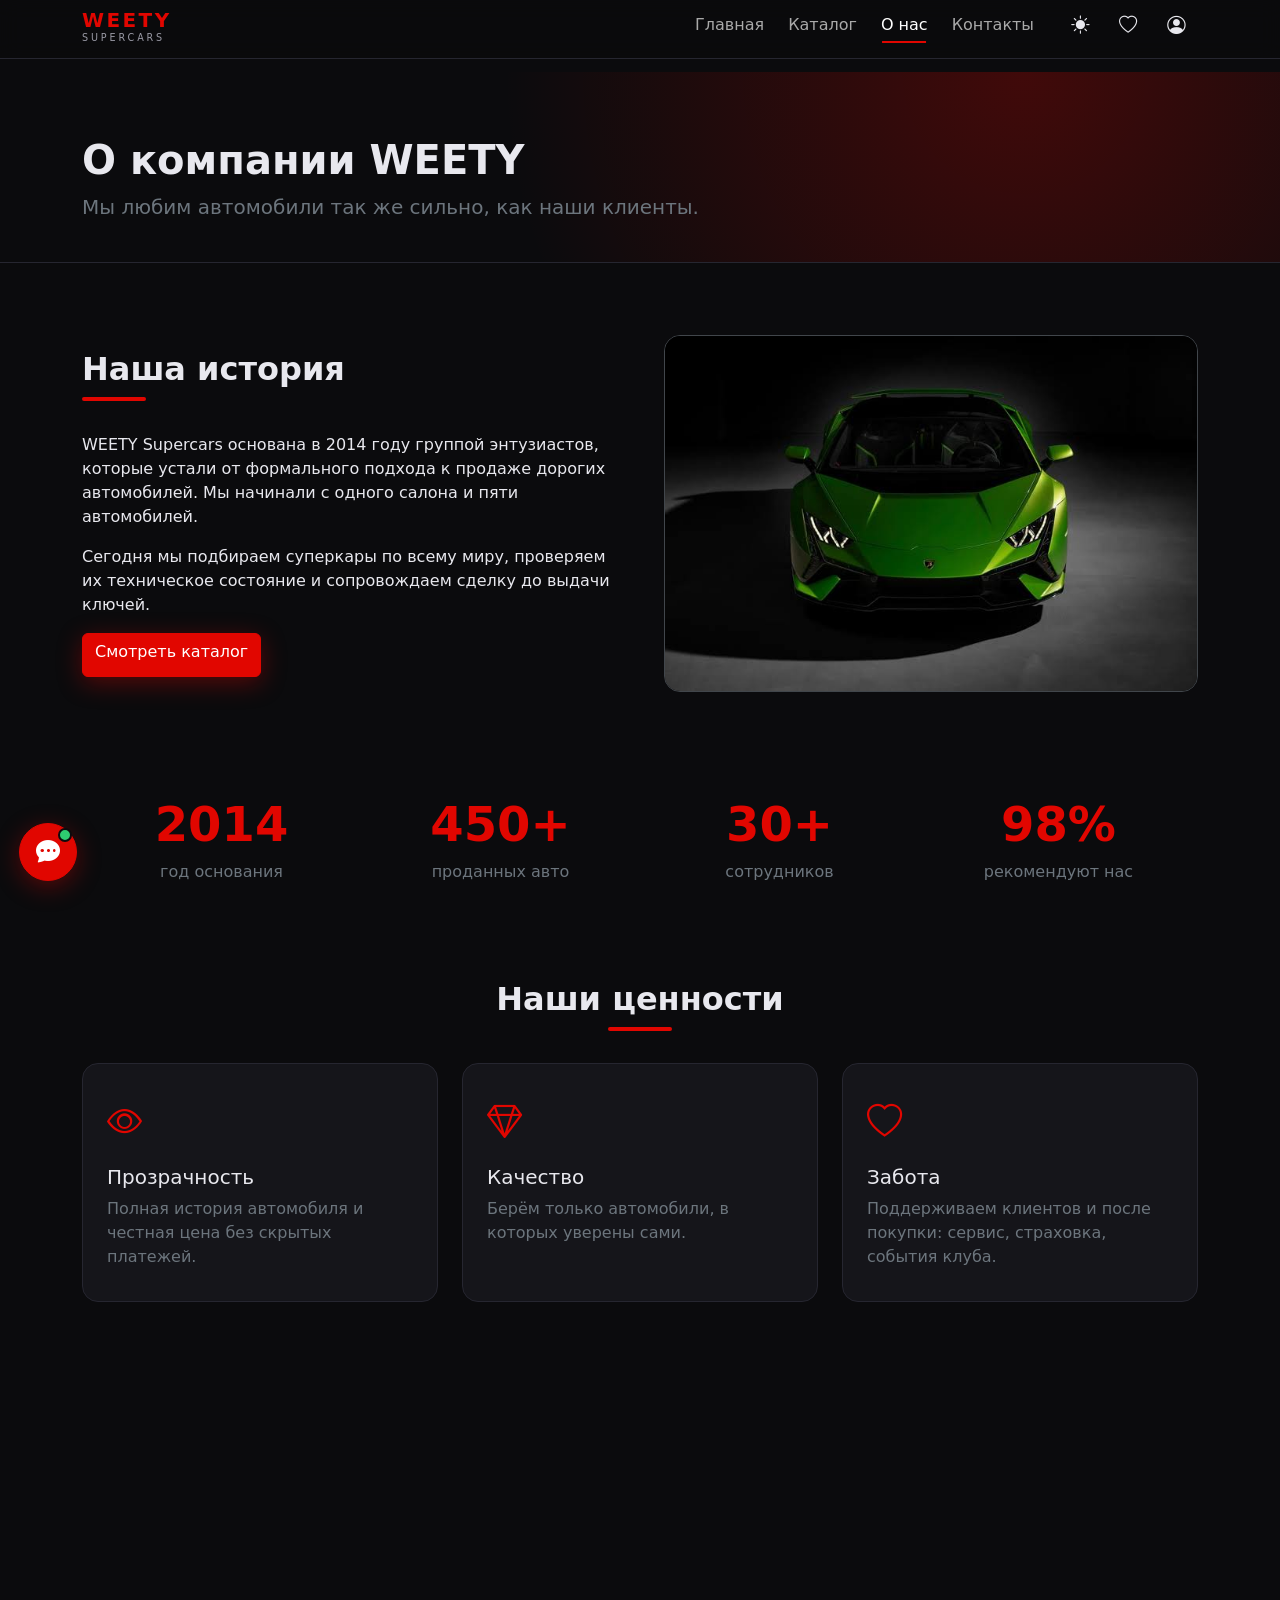
==== commit f083c630: "gitlog" ====
--- a/about.html
+++ b/about.html
@@ -2,9 +2,33 @@
 <html lang="ru" data-bs-theme="dark">
 <head>
 <meta charset="UTF-8">
-<meta name="viewport" content="width=device-width, initial-scale=1">
+<meta name="viewport" content="width=device-width, initial-scale=1, viewport-fit=cover">
 <meta name="description" content="О компании WEETY Supercars: история, ценности, команда и адрес салона.">
 <meta name="theme-color" content="#0b0b0d">
+<link rel="canonical" href="https://weety-cars.ru/about.html">
+<meta name="robots" content="index, follow, max-image-preview:large">
+<meta property="og:type" content="website">
+<meta property="og:site_name" content="WEETY Supercars">
+<meta property="og:locale" content="ru_RU">
+<meta property="og:title" content="О нас — WEETY Supercars">
+<meta property="og:description" content="О компании WEETY Supercars: история, ценности, команда и адрес салона.">
+<meta property="og:url" content="https://weety-cars.ru/about.html">
+<meta property="og:image" content="https://weety-cars.ru/images/optimized/og-cover.jpg">
+<meta property="og:image:width" content="1200">
+<meta property="og:image:height" content="630">
+<meta property="og:image:alt" content="Красный суперкар Ferrari SF90 Stradale">
+<meta name="twitter:card" content="summary_large_image">
+<meta name="twitter:title" content="О нас — WEETY Supercars">
+<meta name="twitter:description" content="О компании WEETY Supercars: история, ценности, команда и адрес салона.">
+<meta name="twitter:image" content="https://weety-cars.ru/images/optimized/og-cover.jpg">
+<meta name="mobile-web-app-capable" content="yes">
+<meta name="apple-mobile-web-app-capable" content="yes">
+<meta name="apple-mobile-web-app-title" content="WEETY">
+<link rel="manifest" href="manifest.webmanifest">
+<link rel="icon" href="icons/icon-192.png" type="image/png">
+<link rel="apple-touch-icon" href="icons/icon-192.png">
+<link rel="preconnect" href="https://cdn.jsdelivr.net" crossorigin>
+<script type="application/ld+json">{"@context": "https://schema.org", "@type": "AutoDealer", "name": "WEETY Supercars", "url": "https://weety-cars.ru", "image": "https://weety-cars.ru/images/optimized/og-cover.jpg", "telephone": "+74951234567", "email": "info@weety-cars.ru", "priceRange": "₽₽₽₽", "address": {"@type": "PostalAddress", "streetAddress": "Пресненская наб., 12", "addressLocality": "Москва", "addressCountry": "RU"}, "geo": {"@type": "GeoCoordinates", "latitude": 55.748, "longitude": 37.5365}, "openingHoursSpecification": {"@type": "OpeningHoursSpecification", "dayOfWeek": ["Monday", "Tuesday", "Wednesday", "Thursday", "Friday", "Saturday", "Sunday"], "opens": "09:00", "closes": "21:00"}}</script>
 <script>try{var t=localStorage.getItem("weety:theme")||"dark";document.documentElement.setAttribute("data-bs-theme",t)}catch(e){}</script>
 <title>О нас — WEETY Supercars</title>
 <link href="https://cdn.jsdelivr.net/npm/bootstrap@5.3.3/dist/css/bootstrap.min.css" rel="stylesheet">
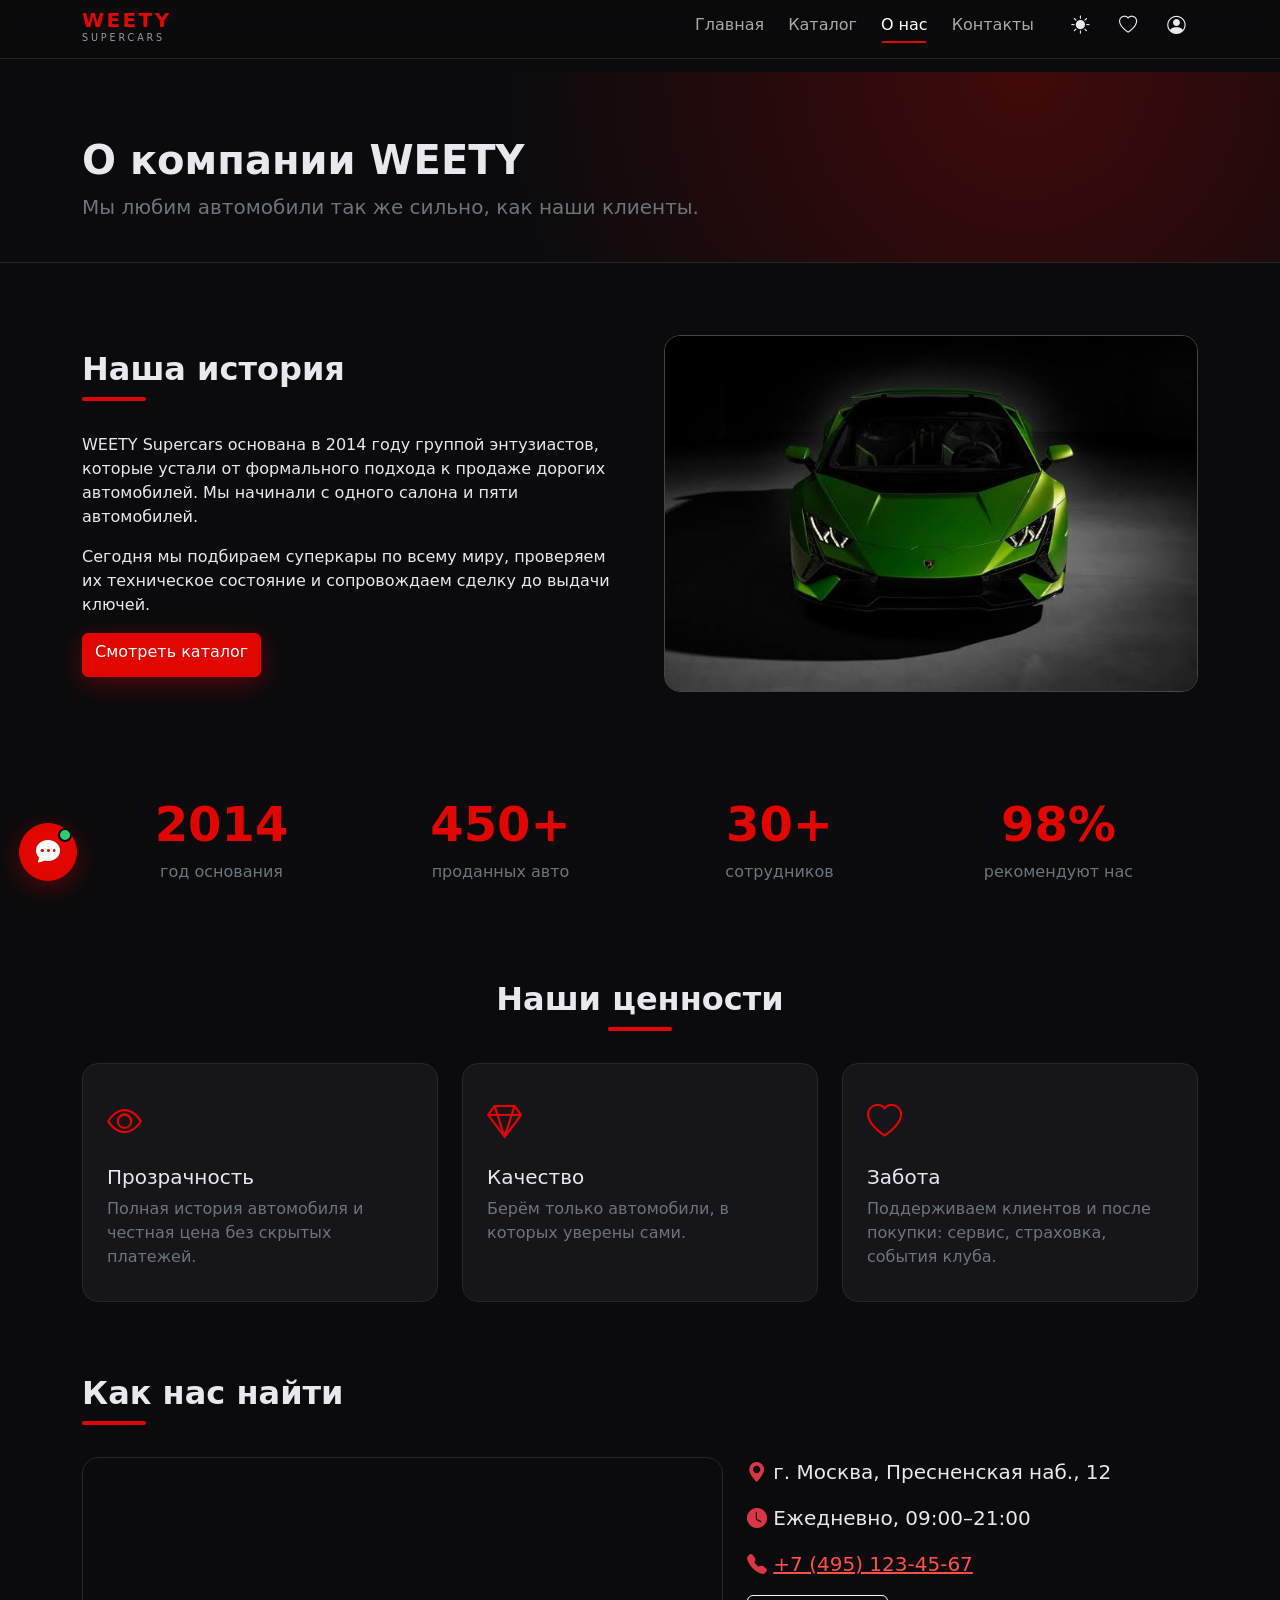
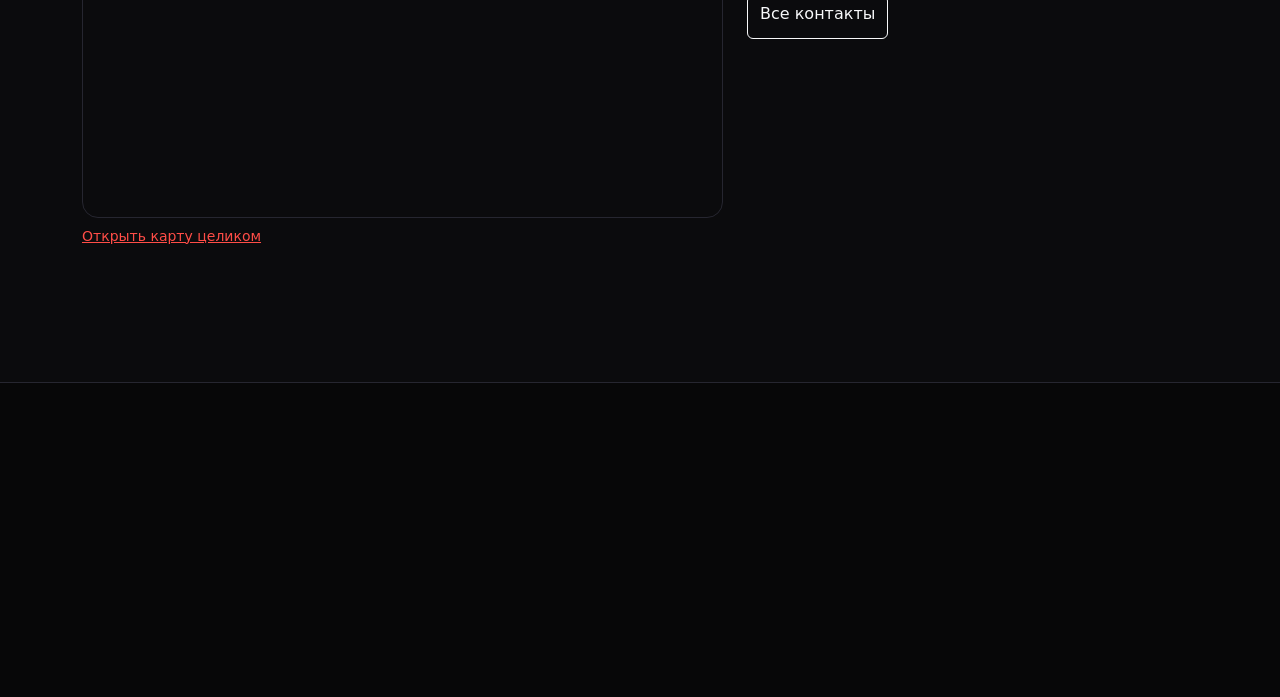
==== commit 2fec2f34: "gitlog" ====
--- a/about.html
+++ b/about.html
@@ -40,16 +40,15 @@
 </head>
 <body data-page="about">
 <header>
-<nav class="navbar navbar-expand-lg fixed-top" aria-label="Основная навигация">
+<nav class="navbar navbar-expand fixed-top" aria-label="Основная навигация">
   <div class="container">
     <a class="navbar-brand" href="index.html"><span>WEETY</span><small>SUPERCARS</small></a>
-    <div class="d-flex align-items-center gap-1 ms-auto ms-lg-0 order-2 order-lg-3">
+    <div class="d-flex align-items-center gap-1 ms-auto ms-md-0 order-2 order-md-3">
       <button class="icon-btn" type="button" id="themeBtn" aria-label="Переключить тему оформления"><i class="bi bi-sun-fill"></i></button>
       <a class="icon-btn position-relative" href="favorites.html" aria-label="Избранное"><i class="bi bi-heart"></i><span class="badge rounded-pill bg-danger fav-badge" id="favCount" hidden>0</span></a>
       <a class="icon-btn" href="account.html" id="accLink" aria-label="Личный кабинет"><i class="bi bi-person-circle"></i></a>
     </div>
-    <button class="navbar-toggler order-3 ms-2" type="button" data-bs-toggle="collapse" data-bs-target="#menu" aria-controls="menu" aria-expanded="false" aria-label="Открыть меню"><span class="navbar-toggler-icon"></span></button>
-    <div class="collapse navbar-collapse order-4 order-lg-2" id="menu"><ul class="navbar-nav ms-auto me-lg-3 gap-lg-2"><li class="nav-item"><a class="nav-link" href="index.html">Главная</a></li><li class="nav-item"><a class="nav-link" href="catalog.html">Каталог</a></li><li class="nav-item"><a class="nav-link active" href="about.html" aria-current="page">О нас</a></li><li class="nav-item"><a class="nav-link" href="contacts.html">Контакты</a></li></ul></div>
+    <div class="navbar-collapse order-4 order-md-2" id="menu"><ul class="navbar-nav ms-md-auto me-md-3 gap-md-2"><li class="nav-item"><a class="nav-link" href="index.html">Главная</a></li><li class="nav-item"><a class="nav-link" href="catalog.html">Каталог</a></li><li class="nav-item"><a class="nav-link active" href="about.html" aria-current="page">О нас</a></li><li class="nav-item"><a class="nav-link" href="contacts.html">Контакты</a></li></ul></div>
   </div>
 </nav>
 </header>
@@ -74,7 +73,7 @@
   <div class="col-lg-5"><ul class="list-unstyled fs-5"><li class="mb-3"><i class="bi bi-geo-alt-fill text-danger"></i> г. Москва, Пресненская наб., 12</li><li class="mb-3"><i class="bi bi-clock-fill text-danger"></i> Ежедневно, 09:00–21:00</li><li><i class="bi bi-telephone-fill text-danger"></i> <a href="tel:+74951234567">+7 (495) 123-45-67</a></li></ul><a class="btn btn-outline-light" href="contacts.html">Все контакты</a></div></div></div></section></main>
 <footer class="footer">
 <div class="container">
-  <div class="row g-4">
+  <div class="footer-box"><div class="row g-4">
     <div class="col-lg-5">
       <a class="navbar-brand footer-brand text-decoration-none fs-4" href="index.html"><span style="color:var(--w-red)">WEETY</span> SUPERCARS</a>
       <p class="text-secondary mt-3 pe-lg-5">Премиальный салон суперкаров: Ferrari, Lamborghini, McLaren, Porsche и другие. Подбор, проверка, оформление и доставка по всей России.</p>
@@ -95,6 +94,7 @@
       </ul>
     </div>
   </div>
+  </div>
   <hr class="border-secondary mt-4">
   <p class="text-secondary small text-center mb-0">© 2026 WEETY Supercars. Учебный проект.</p>
 </div>
